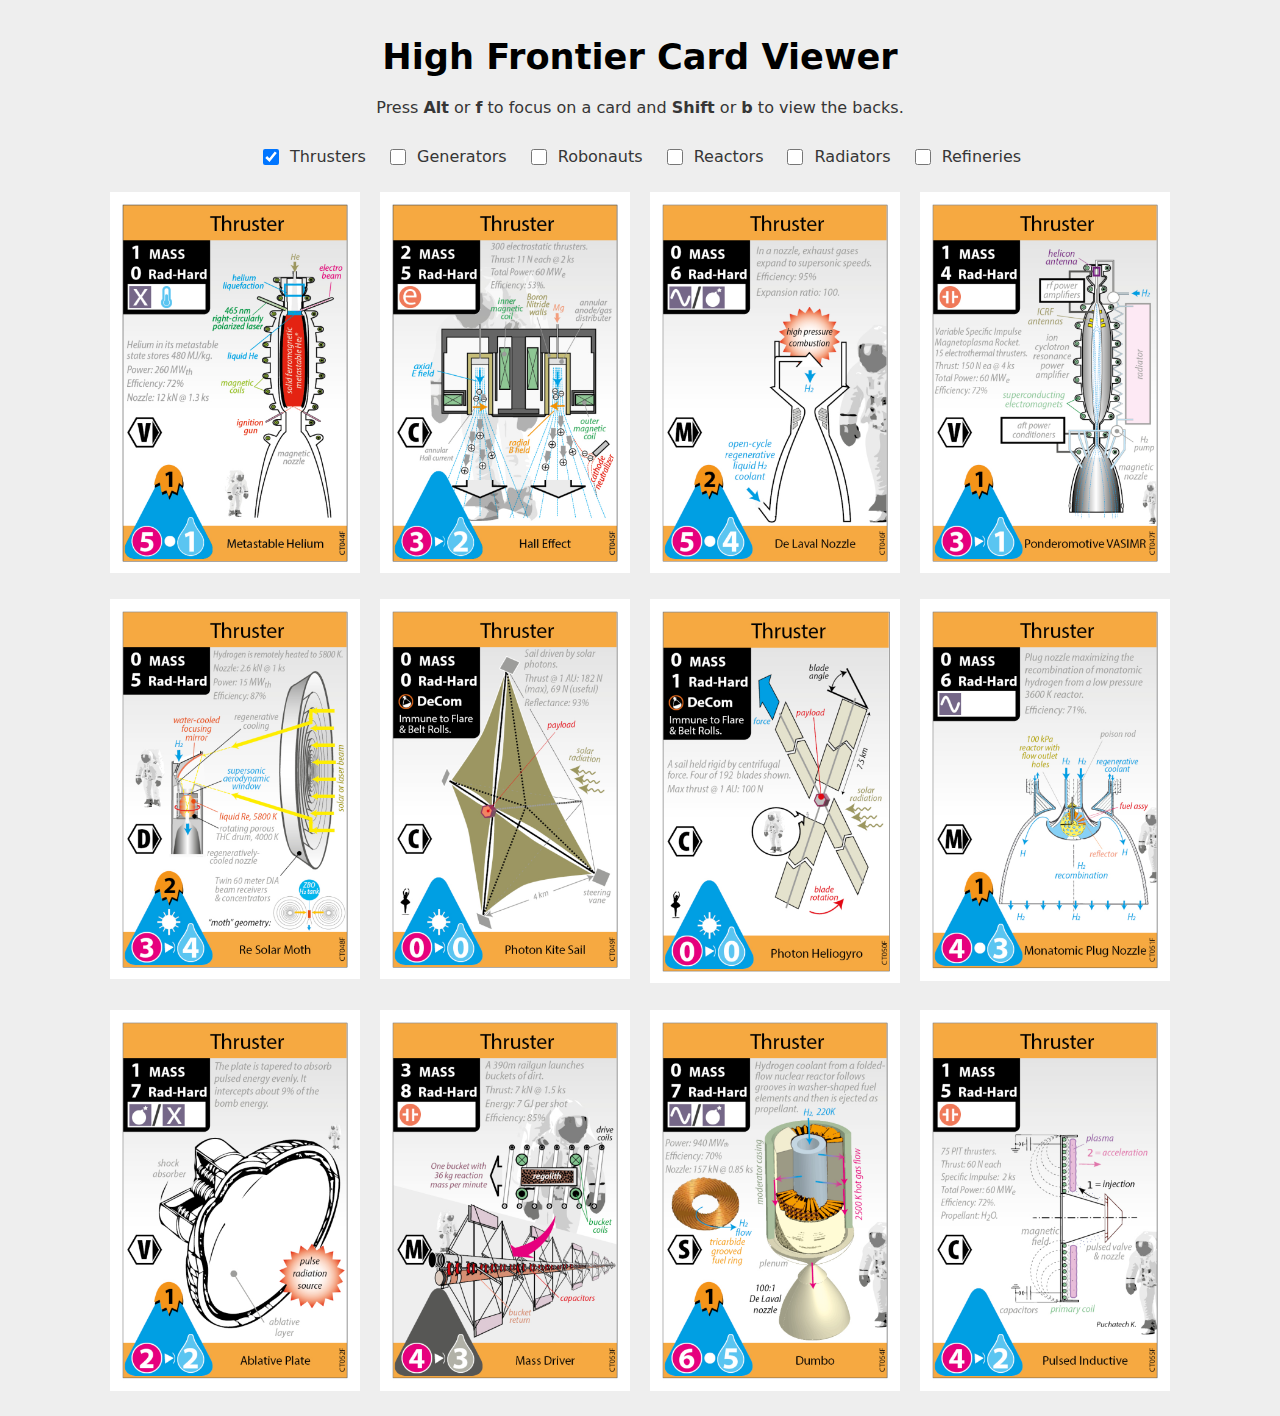
==== index.html @ ee9d4a80 "Add help text, handle a hover edge case, all cards are now flipped when a flip key is pressed" ====
<!DOCTYPE html>
<html>
    <head>
        <title>High Fronter Rocket Builder</title>
        <link rel="stylesheet" href="water-mod.css"> 
        <link rel="stylesheet" href="style.css"> 
    </head>
    <body>
        <div id="front-matter"> 
            <div>
                <h1>High Frontier Card Viewer</h1>
                <p>Press <b>Alt</b> or <b>f</b> to focus on a card and <b>Shift</b> or <b>b</b> to view the backs.</p>
            </div>
        </div>
        <div id="menu">
            <div class="menu-item">
            <input type="checkbox" class="card-type" name="thruster" id="thruster-check" checked>
            <label for="thruster-check">Thrusters</label>
            </div>  
            <div class="menu-item">
            <input type="checkbox" class="card-type" name="generator" id="generator-check">
            <label for="generator-check">Generators</label>
            </div>  
            <div class="menu-item">
            <input type="checkbox" class="card-type" name="robonaut" id="robonaut-check">
            <label for="robonaut-check">Robonauts</label>
            </div>
            <div class="menu-item">
            <input type="checkbox" class="card-type" name="reactor" id="reactor-check">
            <label for="reactor-check">Reactors</label>
            </div>
            <div class="menu-item">
            <input type="checkbox" class="card-type" name="radiator" id="radiator-check">
            <label for="radiator-check">Radiators</label>
            </div>
            <div class="menu-item">
            <input type="checkbox" class="card-type" name="refinery" id="refinery-check">
            <label for="refinery-check">Refineries</label>
            </div>
        </div>
        <div id="card-display">

        </div>
        <div id="overlay" onclick="off()">
        </div>
        <div id="floating_card" style="display:none" >
            <img id="floating_card_img" src="images/thruster_1_front.png" >
        </div>
    </body>
    <script src="scripts.js"></script>
</html>
---- water-mod.css ----
/**
 * Forced light theme version
 */

 :root {
    --background-body: #fff;
    --background: #efefef;
    --background-alt: #f7f7f7;
    --selection: #9e9e9e;
    --text-main: #363636;
    --text-bright: #000;
    --text-muted: #70777f;
    --links: #0076d1;
    --focus: #0096bfab;
    --border: #dbdbdb;
    --code: #000;
    --animation-duration: 0.1s;
    --button-hover: #ddd;
    --scrollbar-thumb: rgb(213, 213, 213);
    --scrollbar-thumb-hover: rgb(196, 196, 196);
    --form-placeholder: #949494;
    --form-text: #000;
    --variable: #39a33c;
    --highlight: #ff0;
    --select-arrow: url("data:image/svg+xml;charset=utf-8,%3C?xml version='1.0' encoding='utf-8'?%3E %3Csvg version='1.1' xmlns='http://www.w3.org/2000/svg' xmlns:xlink='http://www.w3.org/1999/xlink' height='62.5' width='116.9' fill='%23161f27'%3E %3Cpath d='M115.3,1.6 C113.7,0 111.1,0 109.5,1.6 L58.5,52.7 L7.4,1.6 C5.8,0 3.2,0 1.6,1.6 C0,3.2 0,5.8 1.6,7.4 L55.5,61.3 C56.3,62.1 57.3,62.5 58.4,62.5 C59.4,62.5 60.5,62.1 61.3,61.3 L115.2,7.4 C116.9,5.8 116.9,3.2 115.3,1.6Z'/%3E %3C/svg%3E");
    }
    
    html {
    scrollbar-color: rgb(213, 213, 213) #fff;
    scrollbar-color: var(--scrollbar-thumb) var(--background-body);
    scrollbar-width: thin;
    }
    
    body {
    font-family: system-ui, -apple-system, BlinkMacSystemFont, 'Segoe UI', 'Roboto', 'Oxygen', 'Ubuntu', 'Cantarell', 'Fira Sans', 'Droid Sans', 'Helvetica Neue', 'Segoe UI Emoji', 'Apple Color Emoji', 'Noto Color Emoji', sans-serif;
    line-height: 1.4;
    padding: 0 10px;
    word-wrap: break-word;
    color: #363636;
    color: var(--text-main);
    background: #fff;
    background: var(--background-body);
    text-rendering: optimizeLegibility;
    }
    
    button {
    transition:
        background-color 0.1s linear,
        border-color 0.1s linear,
        color 0.1s linear,
        box-shadow 0.1s linear,
        transform 0.1s ease;
    transition:
        background-color var(--animation-duration) linear,
        border-color var(--animation-duration) linear,
        color var(--animation-duration) linear,
        box-shadow var(--animation-duration) linear,
        transform var(--animation-duration) ease;
    }
    
    input {
    transition:
        background-color 0.1s linear,
        border-color 0.1s linear,
        color 0.1s linear,
        box-shadow 0.1s linear,
        transform 0.1s ease;
    transition:
        background-color var(--animation-duration) linear,
        border-color var(--animation-duration) linear,
        color var(--animation-duration) linear,
        box-shadow var(--animation-duration) linear,
        transform var(--animation-duration) ease;
    }
    
    textarea {
    transition:
        background-color 0.1s linear,
        border-color 0.1s linear,
        color 0.1s linear,
        box-shadow 0.1s linear,
        transform 0.1s ease;
    transition:
        background-color var(--animation-duration) linear,
        border-color var(--animation-duration) linear,
        color var(--animation-duration) linear,
        box-shadow var(--animation-duration) linear,
        transform var(--animation-duration) ease;
    }
    
    h1 {
    font-size: 2.2em;
    margin-top: 0;
    }
    
    h1,
    h2,
    h3,
    h4,
    h5,
    h6 {
    margin-bottom: 12px;
    margin-top: 24px;
    }
    
    h1 {
    color: #000;
    color: var(--text-bright);
    }
    
    h2 {
    color: #000;
    color: var(--text-bright);
    }
    
    h3 {
    color: #000;
    color: var(--text-bright);
    }
    
    h4 {
    color: #000;
    color: var(--text-bright);
    }
    
    h5 {
    color: #000;
    color: var(--text-bright);
    }
    
    h6 {
    color: #000;
    color: var(--text-bright);
    }
    
    strong {
    color: #000;
    color: var(--text-bright);
    }
    
    h1,
    h2,
    h3,
    h4,
    h5,
    h6,
    b,
    strong,
    th {
    font-weight: 600;
    }
    
    button,
    select,
    input[type='submit'],
    input[type='button'],
    input[type='checkbox'],
    input[type='range'],
    input[type='radio'] {
    cursor: pointer;
    }
    
    input:not([type='checkbox']):not([type='radio']),
    select {
    display: block;
    }
    
    input {
    color: #000;
    color: var(--form-text);
    background-color: #efefef;
    background-color: var(--background);
    font-family: inherit;
    font-size: inherit;
    margin-right: 6px;
    margin-bottom: 6px;
    padding: 10px;
    border: none;
    border-radius: 6px;
    outline: none;
    }
    
    button {
    color: #000;
    color: var(--form-text);
    background-color: #efefef;
    background-color: var(--background);
    font-family: inherit;
    font-size: inherit;
    margin-right: 6px;
    margin-bottom: 6px;
    padding: 10px;
    border: none;
    border-radius: 6px;
    outline: none;
    }
    
    textarea {
    color: #000;
    color: var(--form-text);
    background-color: #efefef;
    background-color: var(--background);
    font-family: inherit;
    font-size: inherit;
    margin-right: 6px;
    margin-bottom: 6px;
    padding: 10px;
    border: none;
    border-radius: 6px;
    outline: none;
    }
    
    select {
    color: #000;
    color: var(--form-text);
    background-color: #efefef;
    background-color: var(--background);
    font-family: inherit;
    font-size: inherit;
    margin-right: 6px;
    margin-bottom: 6px;
    padding: 10px;
    border: none;
    border-radius: 6px;
    outline: none;
    }
    
    input[type='checkbox'],
    input[type='radio'] {
    height: 1em;
    width: 1em;
    }
    
    input[type='radio'] {
    border-radius: 100%;
    }
    
    input {
    vertical-align: top;
    }
    
    label {
    vertical-align: middle;
    margin-bottom: 4px;
    display: inline-block;
    }
    
    input:not([type='checkbox']):not([type='radio']),
    input[type='range'],
    select,
    button,
    textarea {
    -webkit-appearance: none;
    }
    
    textarea {
    display: block;
    margin-right: 0;
    box-sizing: border-box;
    resize: vertical;
    }
    
    textarea:not([cols]) {
    width: 100%;
    }
    
    textarea:not([rows]) {
    min-height: 40px;
    height: 140px;
    }
    
    select {
    background: #efefef url("data:image/svg+xml;charset=utf-8,%3C?xml version='1.0' encoding='utf-8'?%3E %3Csvg version='1.1' xmlns='http://www.w3.org/2000/svg' xmlns:xlink='http://www.w3.org/1999/xlink' height='62.5' width='116.9' fill='%23161f27'%3E %3Cpath d='M115.3,1.6 C113.7,0 111.1,0 109.5,1.6 L58.5,52.7 L7.4,1.6 C5.8,0 3.2,0 1.6,1.6 C0,3.2 0,5.8 1.6,7.4 L55.5,61.3 C56.3,62.1 57.3,62.5 58.4,62.5 C59.4,62.5 60.5,62.1 61.3,61.3 L115.2,7.4 C116.9,5.8 116.9,3.2 115.3,1.6Z'/%3E %3C/svg%3E") calc(100% - 12px) 50% / 12px no-repeat;
    background: var(--background) var(--select-arrow) calc(100% - 12px) 50% / 12px no-repeat;
    padding-right: 35px;
    }
    
    select::-ms-expand {
    display: none;
    }
    
    select[multiple] {
    padding-right: 10px;
    background-image: none;
    overflow-y: auto;
    }
    
    button,
    input[type='submit'],
    input[type='button'] {
    padding-right: 30px;
    padding-left: 30px;
    }
    
    button:hover {
    background: #ddd;
    background: var(--button-hover);
    }
    
    input[type='submit']:hover {
    background: #ddd;
    background: var(--button-hover);
    }
    
    input[type='button']:hover {
    background: #ddd;
    background: var(--button-hover);
    }
    
    input:focus {
    box-shadow: 0 0 0 2px #0096bfab;
    box-shadow: 0 0 0 2px var(--focus);
    }
    
    select:focus {
    box-shadow: 0 0 0 2px #0096bfab;
    box-shadow: 0 0 0 2px var(--focus);
    }
    
    button:focus {
    box-shadow: 0 0 0 2px #0096bfab;
    box-shadow: 0 0 0 2px var(--focus);
    }
    
    textarea:focus {
    box-shadow: 0 0 0 2px #0096bfab;
    box-shadow: 0 0 0 2px var(--focus);
    }
    
    input[type='checkbox']:active,
    input[type='radio']:active,
    input[type='submit']:active,
    input[type='button']:active,
    input[type='range']:active,
    button:active {
    transform: translateY(2px);
    }
    
    input:disabled,
    select:disabled,
    button:disabled,
    textarea:disabled {
    cursor: not-allowed;
    opacity: 0.5;
    }
    
    ::-moz-placeholder {
    color: #949494;
    color: var(--form-placeholder);
    }
    
    :-ms-input-placeholder {
    color: #949494;
    color: var(--form-placeholder);
    }
    
    ::-ms-input-placeholder {
    color: #949494;
    color: var(--form-placeholder);
    }
    
    ::placeholder {
    color: #949494;
    color: var(--form-placeholder);
    }
    
    fieldset {
    border: 1px #0096bfab solid;
    border: 1px var(--focus) solid;
    border-radius: 6px;
    margin: 0;
    margin-bottom: 12px;
    padding: 10px;
    }
    
    legend {
    font-size: 0.9em;
    font-weight: 600;
    }
    
    input[type='range'] {
    margin: 10px 0;
    padding: 10px 0;
    background: transparent;
    }
    
    input[type='range']:focus {
    outline: none;
    }
    
    input[type='range']::-webkit-slider-runnable-track {
    width: 100%;
    height: 9.5px;
    -webkit-transition: 0.2s;
    transition: 0.2s;
    background: #efefef;
    background: var(--background);
    border-radius: 3px;
    }
    
    input[type='range']::-webkit-slider-thumb {
    box-shadow: 0 1px 1px #000, 0 0 1px #0d0d0d;
    height: 20px;
    width: 20px;
    border-radius: 50%;
    background: #dbdbdb;
    background: var(--border);
    -webkit-appearance: none;
    margin-top: -7px;
    }
    
    input[type='range']:focus::-webkit-slider-runnable-track {
    background: #efefef;
    background: var(--background);
    }
    
    input[type='range']::-moz-range-track {
    width: 100%;
    height: 9.5px;
    -moz-transition: 0.2s;
    transition: 0.2s;
    background: #efefef;
    background: var(--background);
    border-radius: 3px;
    }
    
    input[type='range']::-moz-range-thumb {
    box-shadow: 1px 1px 1px #000, 0 0 1px #0d0d0d;
    height: 20px;
    width: 20px;
    border-radius: 50%;
    background: #dbdbdb;
    background: var(--border);
    }
    
    input[type='range']::-ms-track {
    width: 100%;
    height: 9.5px;
    background: transparent;
    border-color: transparent;
    border-width: 16px 0;
    color: transparent;
    }
    
    input[type='range']::-ms-fill-lower {
    background: #efefef;
    background: var(--background);
    border: 0.2px solid #010101;
    border-radius: 3px;
    box-shadow: 1px 1px 1px #000, 0 0 1px #0d0d0d;
    }
    
    input[type='range']::-ms-fill-upper {
    background: #efefef;
    background: var(--background);
    border: 0.2px solid #010101;
    border-radius: 3px;
    box-shadow: 1px 1px 1px #000, 0 0 1px #0d0d0d;
    }
    
    input[type='range']::-ms-thumb {
    box-shadow: 1px 1px 1px #000, 0 0 1px #0d0d0d;
    border: 1px solid #000;
    height: 20px;
    width: 20px;
    border-radius: 50%;
    background: #dbdbdb;
    background: var(--border);
    }
    
    input[type='range']:focus::-ms-fill-lower {
    background: #efefef;
    background: var(--background);
    }
    
    input[type='range']:focus::-ms-fill-upper {
    background: #efefef;
    background: var(--background);
    }
    
    a {
    text-decoration: none;
    color: #0076d1;
    color: var(--links);
    }
    
    a:hover {
    text-decoration: underline;
    }
    
    code {
    background: #efefef;
    background: var(--background);
    color: #000;
    color: var(--code);
    padding: 2.5px 5px;
    border-radius: 6px;
    font-size: 1em;
    }
    
    samp {
    background: #efefef;
    background: var(--background);
    color: #000;
    color: var(--code);
    padding: 2.5px 5px;
    border-radius: 6px;
    font-size: 1em;
    }
    
    time {
    background: #efefef;
    background: var(--background);
    color: #000;
    color: var(--code);
    padding: 2.5px 5px;
    border-radius: 6px;
    font-size: 1em;
    }
    
    pre > code {
    padding: 10px;
    display: block;
    overflow-x: auto;
    }
    
    var {
    color: #39a33c;
    color: var(--variable);
    font-style: normal;
    font-family: monospace;
    }
    
    kbd {
    background: #efefef;
    background: var(--background);
    border: 1px solid #dbdbdb;
    border: 1px solid var(--border);
    border-radius: 2px;
    color: #363636;
    color: var(--text-main);
    padding: 2px 4px 2px 4px;
    }
    
    img,
    video {
    max-width: 100%;
    height: auto;
    }
    
    hr {
    border: none;
    border-top: 1px solid #dbdbdb;
    border-top: 1px solid var(--border);
    }
    
    table {
    border-collapse: collapse;
    margin-bottom: 10px;
    width: 100%;
    table-layout: fixed;
    }
    
    table caption {
    text-align: left;
    }
    
    td,
    th {
    padding: 6px;
    text-align: left;
    vertical-align: top;
    word-wrap: break-word;
    }
    
    thead {
    border-bottom: 1px solid #dbdbdb;
    border-bottom: 1px solid var(--border);
    }
    
    tfoot {
    border-top: 1px solid #dbdbdb;
    border-top: 1px solid var(--border);
    }
    
    tbody tr:nth-child(even) {
    background-color: #f7f7f7;
    background-color: var(--background-alt);
    }
    
    ::-webkit-scrollbar {
    height: 10px;
    width: 10px;
    }
    
    ::-webkit-scrollbar-track {
    background: #efefef;
    background: var(--background);
    border-radius: 6px;
    }
    
    ::-webkit-scrollbar-thumb {
    background: rgb(213, 213, 213);
    background: var(--scrollbar-thumb);
    border-radius: 6px;
    }
    
    ::-webkit-scrollbar-thumb:hover {
    background: rgb(196, 196, 196);
    background: var(--scrollbar-thumb-hover);
    }
    
    ::-moz-selection {
    background-color: #9e9e9e;
    background-color: var(--selection);
    color: #000;
    color: var(--text-bright);
    }
    
    ::selection {
    background-color: #9e9e9e;
    background-color: var(--selection);
    color: #000;
    color: var(--text-bright);
    }
    
    details {
    display: flex;
    flex-direction: column;
    align-items: flex-start;
    background-color: #f7f7f7;
    background-color: var(--background-alt);
    padding: 10px 10px 0;
    margin: 1em 0;
    border-radius: 6px;
    overflow: hidden;
    }
    
    details[open] {
    padding: 10px;
    }
    
    details > :last-child {
    margin-bottom: 0;
    }
    
    details[open] summary {
    margin-bottom: 10px;
    }
    
    summary {
    display: list-item;
    background-color: #efefef;
    background-color: var(--background);
    padding: 10px;
    margin: -10px -10px 0;
    cursor: pointer;
    outline: none;
    }
    
    summary:hover,
    summary:focus {
    text-decoration: underline;
    }
    
    details > :not(summary) {
    margin-top: 0;
    }
    
    summary::-webkit-details-marker {
    color: #363636;
    color: var(--text-main);
    }
    
    footer {
    border-top: 1px solid #dbdbdb;
    border-top: 1px solid var(--border);
    padding-top: 10px;
    color: #70777f;
    color: var(--text-muted);
    }
    
    body > footer {
    margin-top: 40px;
    }
    
    @media print {
    body,
    pre,
    code,
    summary,
    details,
    button,
    input,
    textarea {
        background-color: #fff;
    }
    
    button,
    input,
    textarea {
        border: 1px solid #000;
    }
    
    body,
    h1,
    h2,
    h3,
    h4,
    h5,
    h6,
    pre,
    code,
    button,
    input,
    textarea,
    footer,
    summary,
    strong {
        color: #000;
    }
    
    summary::marker {
        color: #000;
    }
    
    summary::-webkit-details-marker {
        color: #000;
    }
    
    tbody tr:nth-child(even) {
        background-color: #f2f2f2;
    }
    
    a {
        color: #00f;
        text-decoration: underline;
    }
    }
---- style.css ----
#card-display {
    display: flex;
    flex-wrap: wrap;
    flex-direction: row;
    justify-content: center;
}
.card, .menu-item{
    margin: 10px;
}

#floating_card {
    display: flex;
    flex-wrap: wrap;
    flex-direction: row;
    justify-content: center;
    position: absolute;
    width: 100%;
    height: 60%;
    z-index: 3;
}

#floating_card > img {
    height: 100%;
}
#front-matter {
    display: flex;
    justify-content: center;
    text-align: center;
}

#overlay {
    position: fixed;
    display: none;
    width: 100%;
    height: 100%;
    top: 0;
    left: 0;
    right: 0;
    bottom: 0;
    background-color: rgba(0,0,0,0.7);
    z-index: 2;
    cursor: pointer;
}

body {
    background-color: #eeeeee;
}
#menu {
    display: flex;
    flex-wrap: wrap;
    flex-direction: row;
    justify-content: center;
}
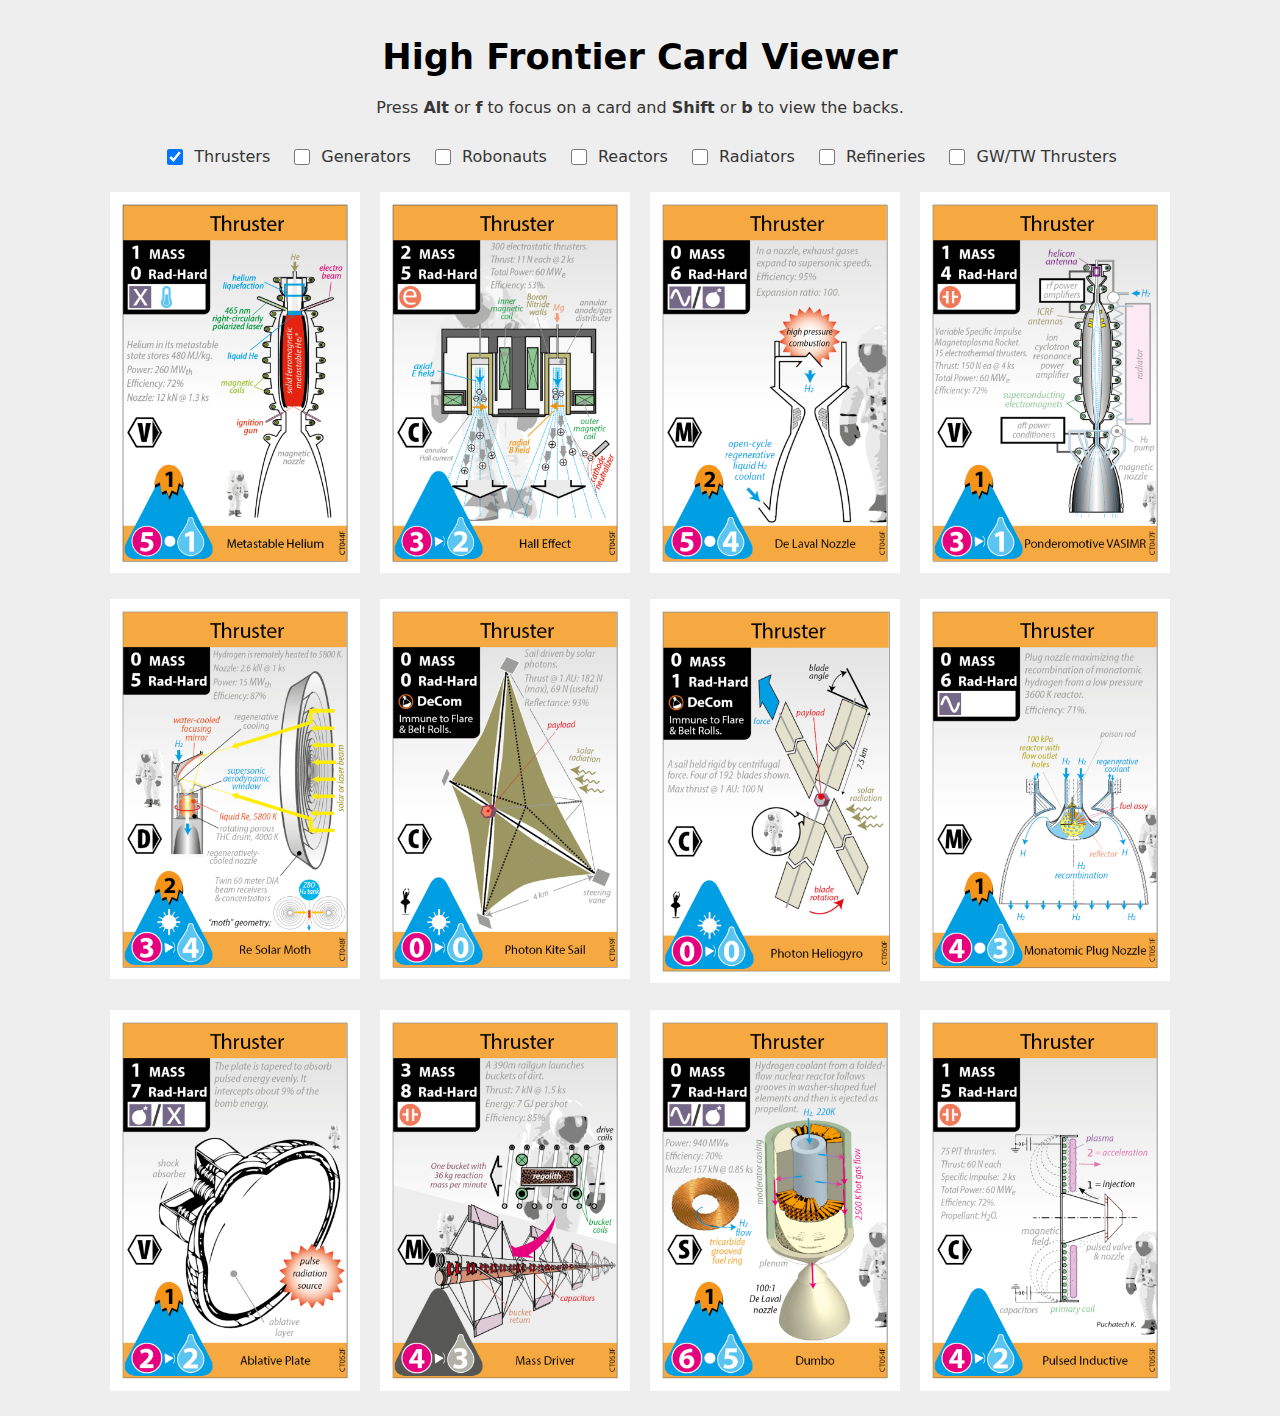
==== commit 40cb7f00: "Add GW/TW thrusters" ====
--- a/index.html
+++ b/index.html
@@ -37,6 +37,10 @@
             <input type="checkbox" class="card-type" name="refinery" id="refinery-check">
             <label for="refinery-check">Refineries</label>
             </div>
+            <div class="menu-item">
+            <input type="checkbox" class="card-type" name="gw" id="gw-check">
+            <label for="gw-check">GW/TW Thrusters</label>
+            </div>
         </div>
         <div id="card-display">
 
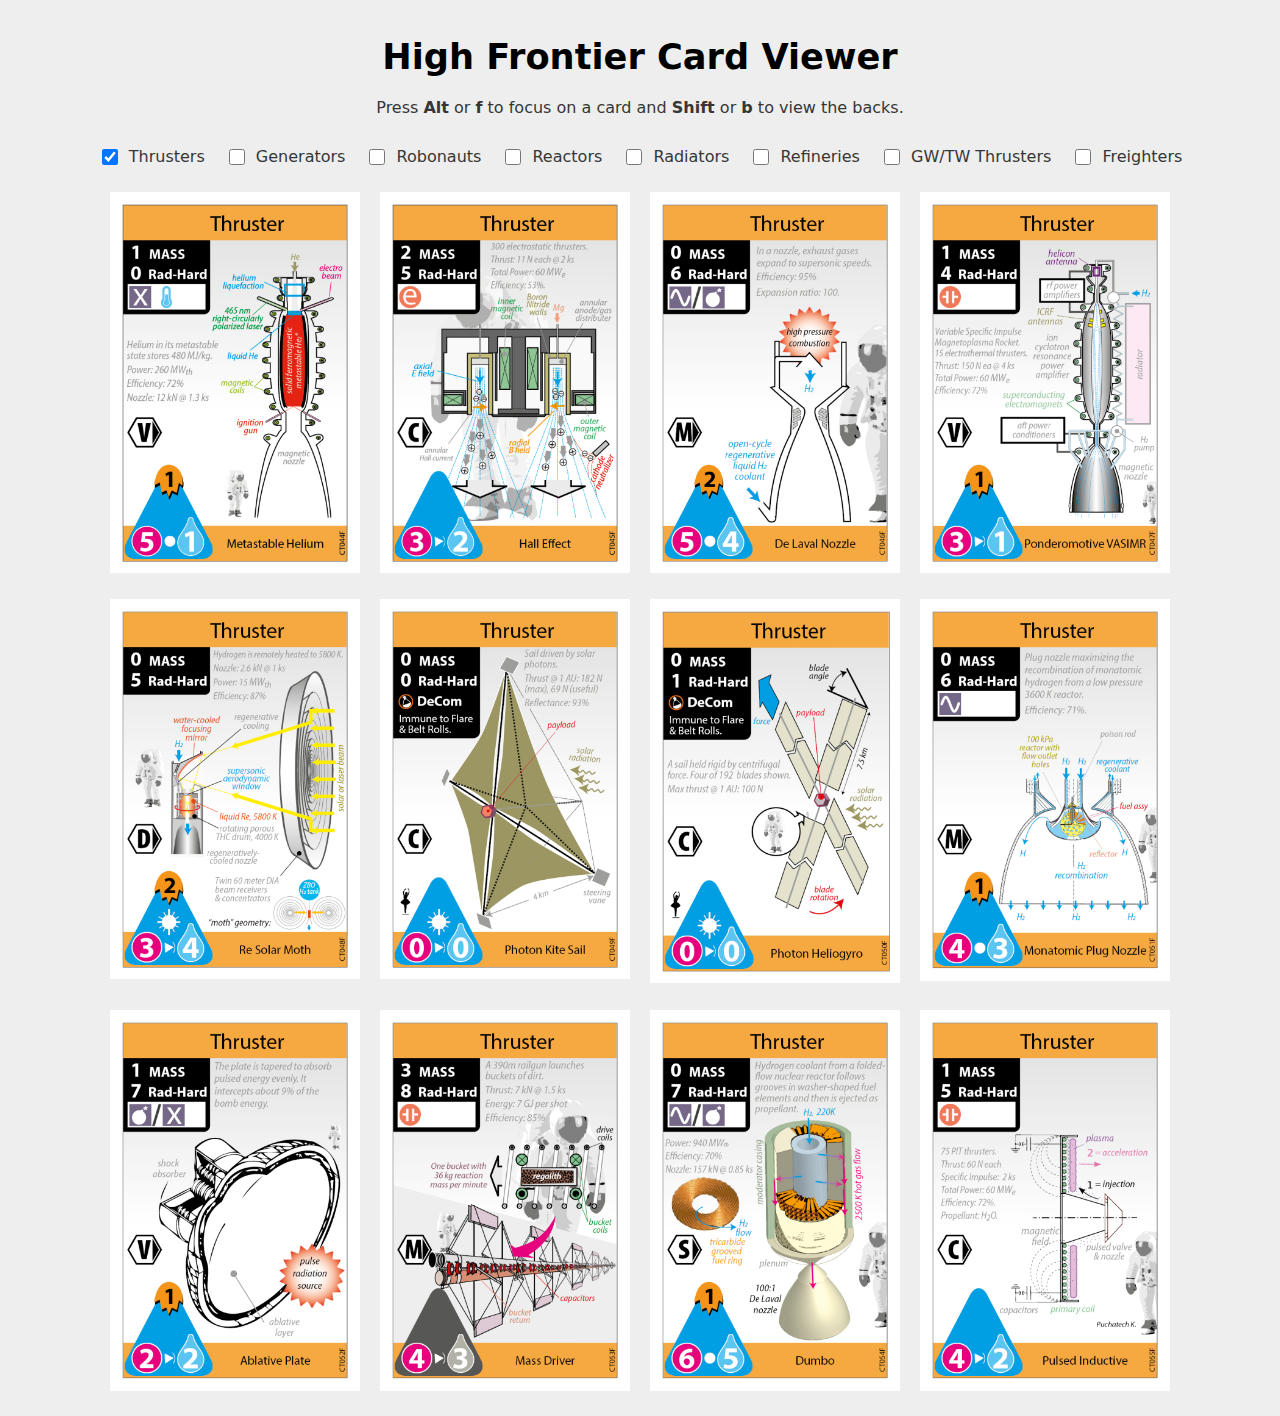
==== commit e04490f1: "Add freighters" ====
--- a/index.html
+++ b/index.html
@@ -41,6 +41,10 @@
             <input type="checkbox" class="card-type" name="gw" id="gw-check">
             <label for="gw-check">GW/TW Thrusters</label>
             </div>
+            <div class="menu-item">
+            <input type="checkbox" class="card-type" name="freighter" id="freighter-check">
+            <label for="freighter-check">Freighters</label>
+            </div>
         </div>
         <div id="card-display">
 
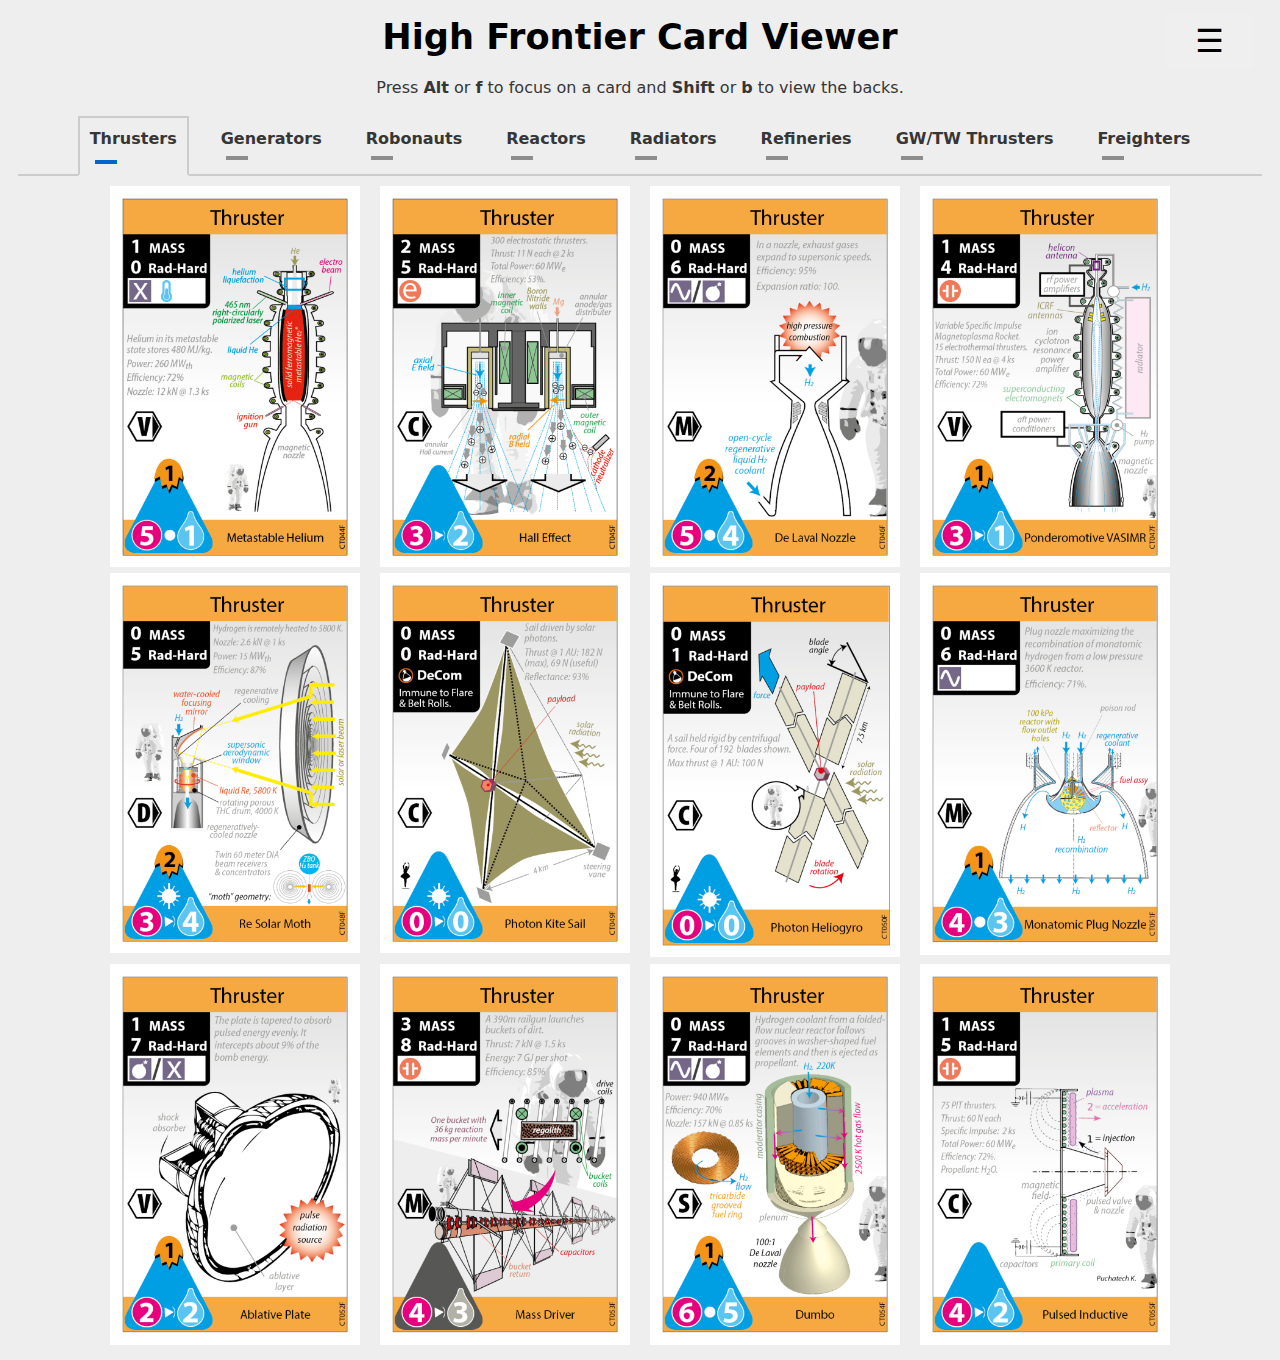
==== commit 0d16316d: "Add map and nav" ====
--- a/index.html
+++ b/index.html
@@ -1,58 +1,66 @@
 <!DOCTYPE html>
 <html>
     <head>
-        <title>High Fronter Rocket Builder</title>
+        <title>High Frontier Card Viewer</title>
         <link rel="stylesheet" href="water-mod.css"> 
         <link rel="stylesheet" href="style.css"> 
     </head>
     <body>
-        <div id="front-matter"> 
-            <div>
-                <h1>High Frontier Card Viewer</h1>
-                <p>Press <b>Alt</b> or <b>f</b> to focus on a card and <b>Shift</b> or <b>b</b> to view the backs.</p>
+        <div class="header">
+            <div class="dropdown-container">
+            <button class="open-btn" onclick="openNav()">&#9776;</button>
+            <div id="dropdown" class="dropdown-content">
+                <a href="map.html">Map</a>
+                <a href="builder.html">Builder</a>
+              </div>
+            </div>
+            <div id="front-matter"> 
+                <div>
+                    <h1>High Frontier Card Viewer</h1>
+                    <p>Press <b>Alt</b> or <b>f</b> to focus on a card and <b>Shift</b> or <b>b</b> to view the backs.</p>
+                </div>
+            </div>
+            <div id="menu" class="tabset">
+                <div class="menu-item">
+                <input type="radio" class="card-type" name="cards" id="thruster-check" checked>
+                <label for="thruster-check">Thrusters</label>
+                </div>  
+                <div class="menu-item">
+                <input type="radio" class="card-type" name="cards" id="generator-check">
+                <label for="generator-check">Generators</label>
+                </div>  
+                <div class="menu-item">
+                <input type="radio" class="card-type" name="cards" id="robonaut-check">
+                <label for="robonaut-check">Robonauts</label>
+                </div>
+                <div class="menu-item">
+                <input type="radio" class="card-type" name="cards" id="reactor-check">
+                <label for="reactor-check">Reactors</label>
+                </div>
+                <div class="menu-item">
+                <input type="radio" class="card-type" name="cards" id="radiator-check">
+                <label for="radiator-check">Radiators</label>
+                </div>
+                <div class="menu-item">
+                <input type="radio" class="card-type" name="cards" id="refinery-check">
+                <label for="refinery-check">Refineries</label>
+                </div>
+                <div class="menu-item">
+                <input type="radio" class="card-type" name="cards" id="gw-check">
+                <label for="gw-check">GW/TW Thrusters</label>
+                </div>
+                <div class="menu-item">
+                <input type="radio" class="card-type" name="cards" id="freighter-check">
+                <label for="freighter-check">Freighters</label>
+                </div>
             </div>
         </div>
-        <div id="menu">
-            <div class="menu-item">
-            <input type="checkbox" class="card-type" name="thruster" id="thruster-check" checked>
-            <label for="thruster-check">Thrusters</label>
-            </div>  
-            <div class="menu-item">
-            <input type="checkbox" class="card-type" name="generator" id="generator-check">
-            <label for="generator-check">Generators</label>
-            </div>  
-            <div class="menu-item">
-            <input type="checkbox" class="card-type" name="robonaut" id="robonaut-check">
-            <label for="robonaut-check">Robonauts</label>
+        <div class="content tab-panel">
+            <div id="card-display"></div>
+            <div id="overlay" onclick="off()"></div>
+            <div id="floating_card" style="display:none" >
+                <img id="floating_card_img" src="images/thruster_1_front.png" >
             </div>
-            <div class="menu-item">
-            <input type="checkbox" class="card-type" name="reactor" id="reactor-check">
-            <label for="reactor-check">Reactors</label>
-            </div>
-            <div class="menu-item">
-            <input type="checkbox" class="card-type" name="radiator" id="radiator-check">
-            <label for="radiator-check">Radiators</label>
-            </div>
-            <div class="menu-item">
-            <input type="checkbox" class="card-type" name="refinery" id="refinery-check">
-            <label for="refinery-check">Refineries</label>
-            </div>
-            <div class="menu-item">
-            <input type="checkbox" class="card-type" name="gw" id="gw-check">
-            <label for="gw-check">GW/TW Thrusters</label>
-            </div>
-            <div class="menu-item">
-            <input type="checkbox" class="card-type" name="freighter" id="freighter-check">
-            <label for="freighter-check">Freighters</label>
-            </div>
-        </div>
-        <div id="card-display">
-
-        </div>
-        <div id="overlay" onclick="off()">
-        </div>
-        <div id="floating_card" style="display:none" >
-            <img id="floating_card_img" src="images/thruster_1_front.png" >
         </div>
     </body>
     <script src="scripts.js"></script>
--- a/water-mod.css
+++ b/water-mod.css
@@ -94,16 +94,6 @@
     margin-top: 0;
     }
     
-    h1,
-    h2,
-    h3,
-    h4,
-    h5,
-    h6 {
-    margin-bottom: 12px;
-    margin-top: 24px;
-    }
-    
     h1 {
     color: #000;
     color: var(--text-bright);
--- a/style.css
+++ b/style.css
@@ -5,7 +5,18 @@
     justify-content: center;
 }
 .card, .menu-item{
-    margin: 10px;
+    margin: 0px 10px;
+    display: flex;
+}
+
+.dropdown-container {
+    position: absolute;
+    padding: 0px;
+    right: 20px;
+    text-align: right;
+}
+.open-btn {
+    font-size: 2em;
 }
 
 #floating_card {
@@ -51,3 +62,107 @@
     flex-direction: row;
     justify-content: center;
 }
+h1 {
+    margin-bottom: 12px;
+}
+
+.header {
+    margin-top: 12px;
+    background: #eeeeee;
+    width: 100%;
+    border-bottom: 2px solid #ccc;
+}
+
+.content {
+    padding-top: 10px;
+  }
+  
+.sticky {
+    position: fixed;
+    top: 0px;
+    left: 0px;
+}
+
+.sticky + .content {
+    padding-top: 195px;
+}
+
+.tabset > div > input[type="radio"] {
+    position: absolute;
+    left: -200vw;
+  }
+  
+
+
+.tabset > div > label {
+position: relative;
+display: inline-block;
+padding: 10px 10px 20px;
+border: 2px solid transparent;
+border-bottom: 0;
+cursor: pointer;
+font-weight: 600;
+}
+
+.tabset > div > label::after {
+content: "";
+position: absolute;
+left: 15px;
+bottom: 10px;
+width: 22px;
+height: 4px;
+background: #8d8d8d;
+}
+
+.tabset > div > label:hover,
+.tabset > div > input:focus + label {
+color: #06c;
+}
+
+.tabset > div > label:hover::after,
+.tabset > div > input:focus + label::after,
+.tabset > div > input:checked + label::after {
+background: #06c;
+}
+
+.tabset > div > input:checked + label {
+border-color: #ccc;
+border-bottom: 2px solid #eeeeee;
+margin-bottom: -2px;
+}
+
+
+.dropdown-container {
+    position: absolute;
+    padding: 0px;
+    right: 20px;
+    text-align: right;
+}
+.open-btn {
+    font-size: 2em;
+}
+
+.dropdown {
+    position: relative;
+    display: inline-block;
+}
+
+.dropdown-content {
+    display: none;
+    position: absolute;
+    background-color: #f1f1f1;
+    min-width: 100px;
+    box-shadow: 0px 8px 16px 0px rgba(0,0,0,0.2);
+    z-index: 1;
+    right: 0px;
+}
+.show {display:block;}
+
+.dropdown-content a {
+    color: black;
+    padding: 12px 16px;
+    text-decoration: none;
+    display: block;
+  }
+  
+.dropdown-content a:hover {background-color: #ddd}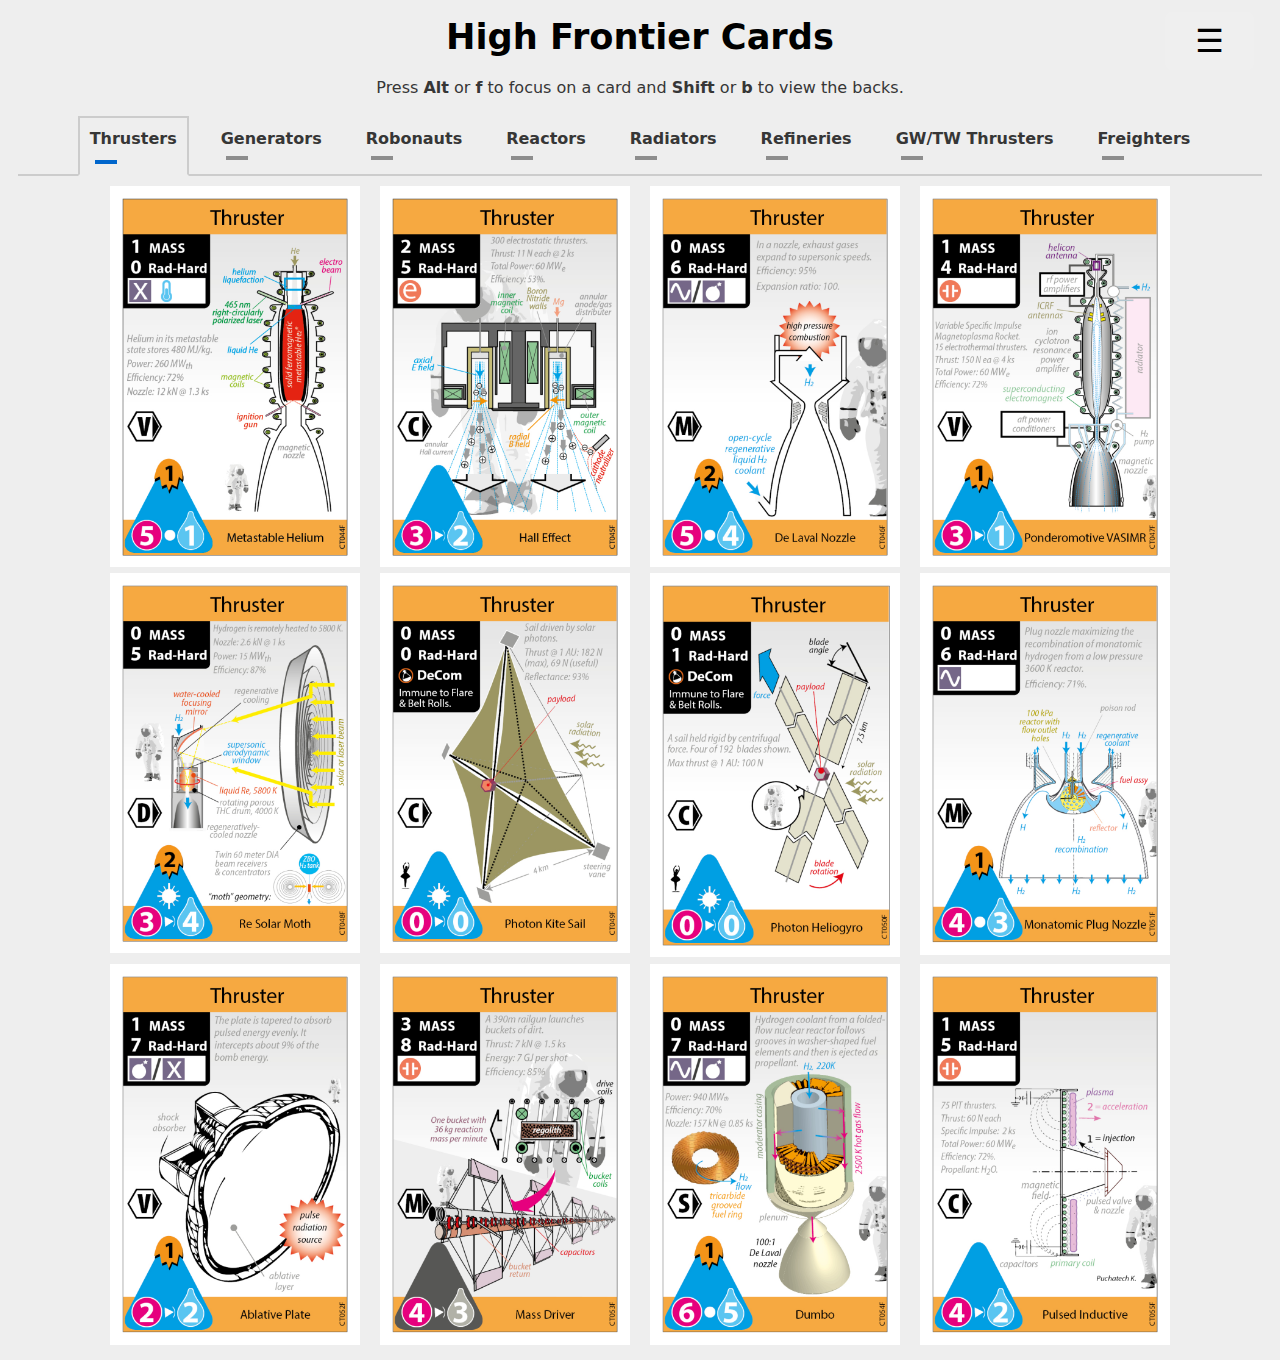
==== commit a5117ec3: "Favicon fix?" ====
--- a/index.html
+++ b/index.html
@@ -1,7 +1,8 @@
 <!DOCTYPE html>
 <html>
     <head>
-        <title>High Frontier Card Viewer</title>
+        <title>High Frontier Cards</title>
+        <link rel="shortcut icon" type="image/x-icon" href="favicon.ico">
         <link rel="stylesheet" href="water-mod.css"> 
         <link rel="stylesheet" href="style.css"> 
     </head>
@@ -16,7 +17,7 @@
             </div>
             <div id="front-matter"> 
                 <div>
-                    <h1>High Frontier Card Viewer</h1>
+                    <h1>High Frontier Cards</h1>
                     <p>Press <b>Alt</b> or <b>f</b> to focus on a card and <b>Shift</b> or <b>b</b> to view the backs.</p>
                 </div>
             </div>
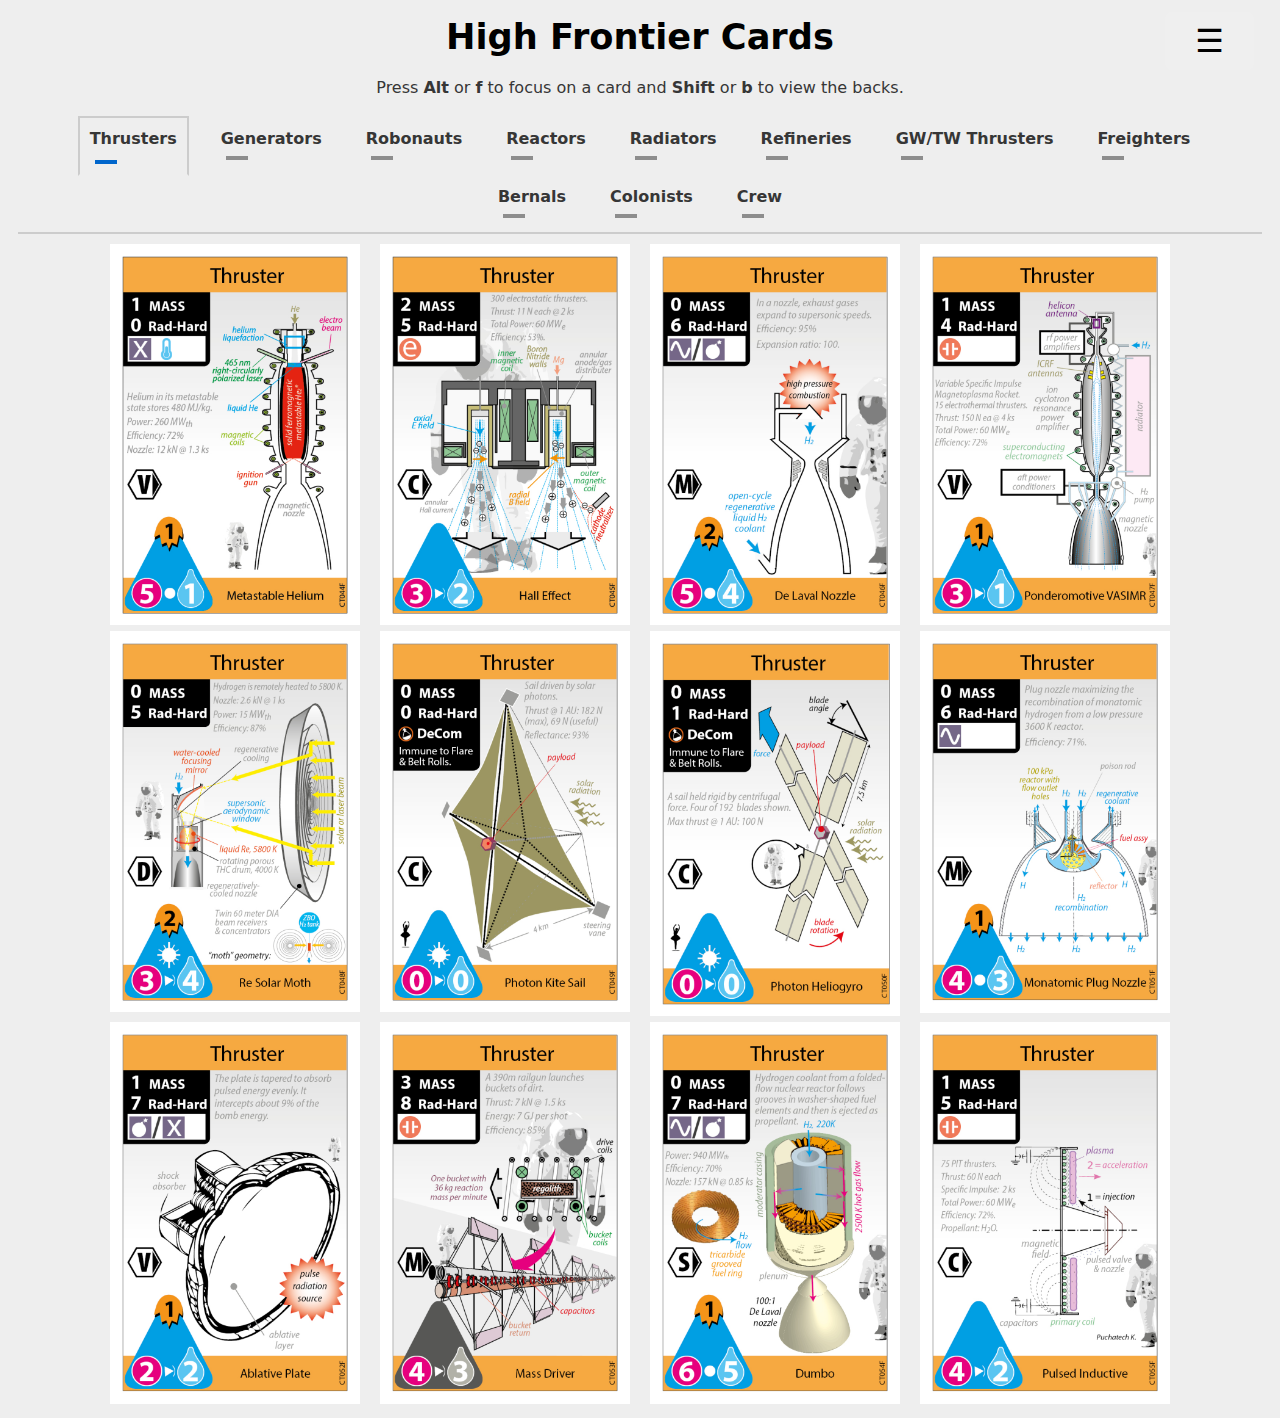
==== commit 244f7db6: "Update to add crew, bernals, and colonists" ====
--- a/index.html
+++ b/index.html
@@ -54,6 +54,18 @@
                 <input type="radio" class="card-type" name="cards" id="freighter-check">
                 <label for="freighter-check">Freighters</label>
                 </div>
+                <div class="menu-item">
+                <input type="radio" class="card-type" name="cards" id="bernal-check">
+                <label for="bernal-check">Bernals</label>
+                </div>
+                <div class="menu-item">
+                <input type="radio" class="card-type" name="cards" id="colonist-check">
+                <label for="colonist-check">Colonists</label>
+                </div>
+                <div class="menu-item">
+                <input type="radio" class="card-type" name="cards" id="crew-check">
+                <label for="crew-check">Crew</label>
+                </div>
             </div>
         </div>
         <div class="content tab-panel">
